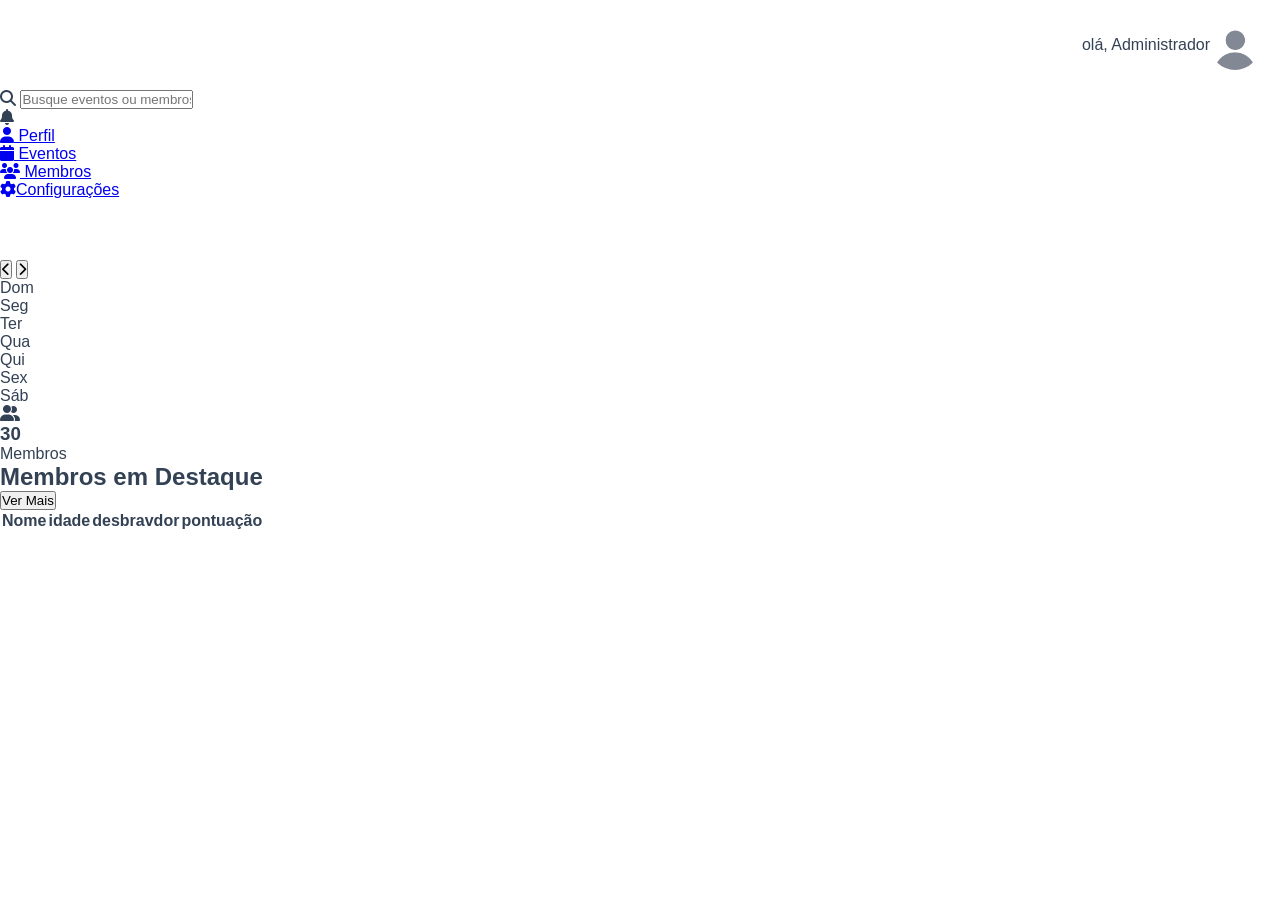
==== index.html @ 0ad8e2c9 "Initial commit: Tela principal com estilos vermelho e azul" ====
<!DOCTYPE html>
<html lang="pt-br">
<head>
    <meta charset="UTF-8">
    <meta name="viewport" content="width=device-width, initial-scale=1.0">
    <title>SGN</title>
     <!-- link css -->
    <link rel="stylesheet" href="style.css">
    <!-- icones-->
    <link rel="stylesheet" href="https://cdnjs.cloudflare.com/ajax/libs/font-awesome/6.4.0/css/all.min.css"> 
</head>
<body>
    <div class="info">
<span id="mgs-boasvindas">olá, Administrador</span>
<img src="img/user.jpg" alt="Foto do usuário" class="foto-usuario">
</div> 

<header>   
<div class="pesquisa">
    <i class="fas fa-search"></i>
    <input type="text" placeholder="Busque eventos ou membros...">
</div>
</header>

<div class="notifica" ></div>
<i class="fas fa-bell"></i>

<div class="menu"> 
    <ul> 
        <li><a href="#"><i class="fas fa-user"></i> Perfil</a></li>
        <li><a href="#"><i class="fas fa-calendar"></i> Eventos</a></li>
        <li><a href="#"><i class="fas fa-users"></i> Membros</a></li>
        <li><a href="#"><i class ="fas fa-cog"></i>Configurações</a></li>
    </ul>

</div>
<div class="sair">
    <nav>
        <ul> <li> <a href="#"><i class="fas fa-sign-out-alt"></i> Sair</a></li>
        </ul>
    </nav> 
</div>


<div class="recipiente-calendar">
<div class="calendar">
    <h2 id="Mes-do-ano"></h2>
    <button id="mes-anterior"><i class="fas fa-chevron-left"></i></button>
    <button id="mes-seguinte"><i class="fas fa-chevron-right"></i></button>
</div>
</div>
<div class="dias-a-seguir">
    <div class="nome-dia">Dom</div>
    <div class="nome-dia">Seg</div>
    <div class="nome-dia">Ter</div>
    <div class="nome-dia">Qua</div>
    <div class="nome-dia">Qui</div>
    <div class="nome-dia">Sex</div>
    <div class="nome-dia">Sáb</div>
</div>
<div id="dias-Calendario" class="dias-a-seguir"> </div>

<div class="Dashboard">
<div class="card"><i class="fas fa-user-friends"></i></div>
<h3>30</h3>
<p>Membros </p>
</div>

<div class="destaque">
<h2>Membros em Destaque</h2>
<button class="btn-ver-mais">Ver Mais</button>
</div>
<table>
    <thead>
        <tr>
            <th>Nome</th>
            <th>idade</th>
            <th>desbravdor</th>
            <th>pontuação</th>
        </tr>
    </thead>
    <tbody id="tabela-destaque">
    </tbody>
</table>


    <script src="script.js"></script>
</body>
</html>
---- style.css ----
:root {
    --primary-color: #ff0000; /* Vermelho */
    --secondary-color: #0000ff; /* Azul */
    --bg-color: linear-gradient(135deg, #ffcccc, #ccccff); /* Gradiente vermelho-azul claro */
    --background-color: #152f59;
    --text-main: #334155;
    --text-light: #94a3b8;
    --white: #ffffff;
}

* {
    margin: 0;
    padding: 0;
    box-sizing: border-box;
    font-family: 'Segoe UI', Tahoma, Geneva, Verdana, sans-serif;
}

body {
    background-color: var(--bg-color);
    color: var(--text-main);
}
.container {
    display: flex;
    height: 100vh;
}
nav ul {
    list-style: none;
    padding: 0;
}
nav ul li {
    margin: 20px 0;
}
nav ul li a {
    color: var(--white);
    text-decoration: none;
    font-size: 18px;
    display: flex;
    align-items: center;
}
nav ul li a i {
    margin-right: 10px;
}

.foto-usuario {
    width: 50px;
    height: 50px;
    border-radius: 50%;
}
.info {
    display: flex;
    align-items: center;
    justify-content: flex-end;
    padding: 20px;
    background-color: var(--sidebar-color);
}
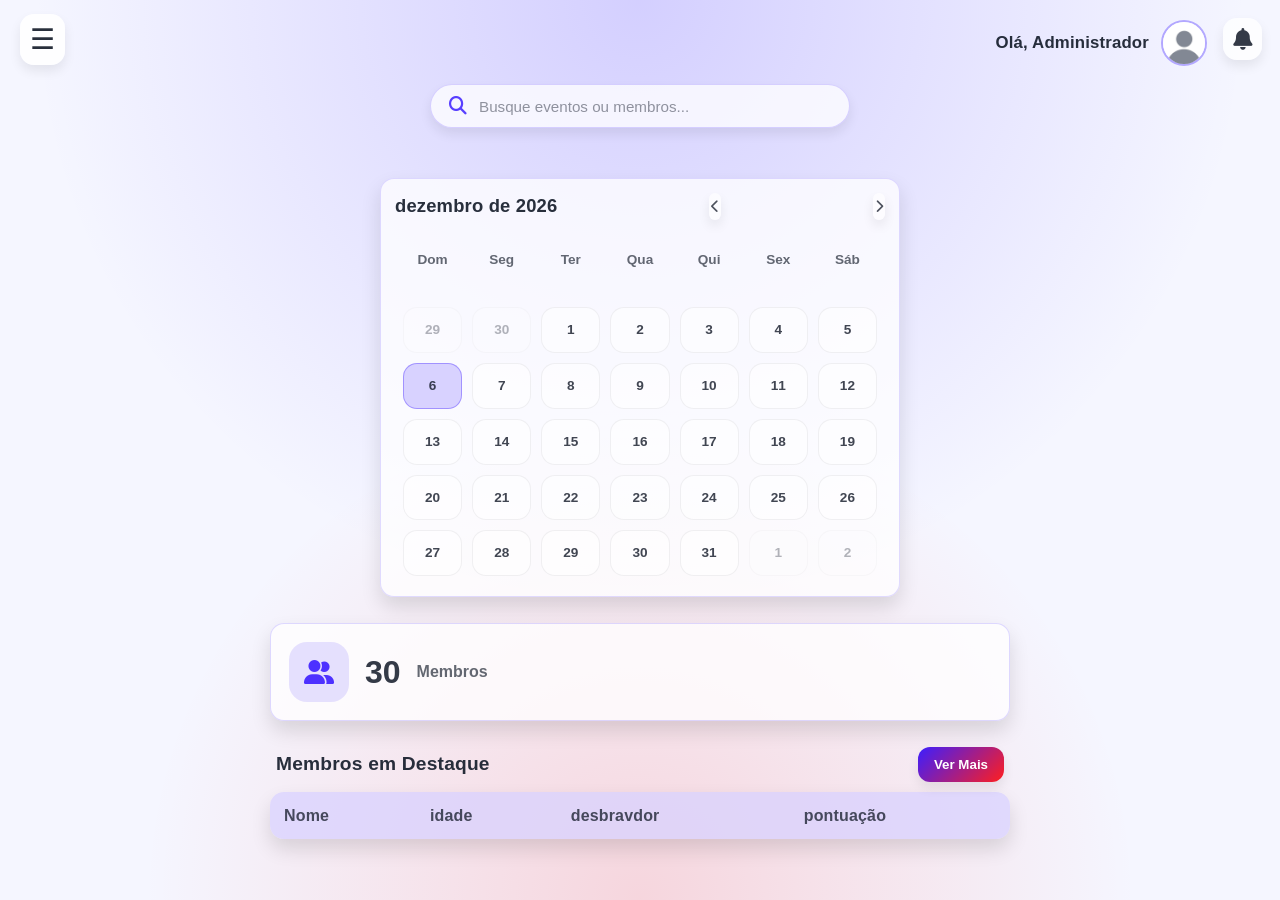
==== commit 104740b1: "Melhoria de layout e implementação de calendário em JavaScript" ====
--- a/index.html
+++ b/index.html
@@ -22,43 +22,43 @@
 </div>
 </header>
 
-<div class="notifica" ></div>
-<i class="fas fa-bell"></i>
+<div class="notifica" aria-label="Notificações">
+    <button class="btn-notifica" aria-label="Abrir notificações">
+        <i class="fas fa-bell" aria-hidden="true"></i>
+        <span class="sr-only">Notificações</span>
+    </button>
+</div>
 
-<div class="menu"> 
-    <ul> 
+<div class="menu">
+    <ul>
         <li><a href="#"><i class="fas fa-user"></i> Perfil</a></li>
         <li><a href="#"><i class="fas fa-calendar"></i> Eventos</a></li>
         <li><a href="#"><i class="fas fa-users"></i> Membros</a></li>
-        <li><a href="#"><i class ="fas fa-cog"></i>Configurações</a></li>
+        <li><a href="#"><i class="fas fa-cog"></i> Configurações</a></li>
+        <li><a href="#"><i class="fas fa-sign-out-alt"></i> Sair</a></li>
     </ul>
-
-</div>
-<div class="sair">
-    <nav>
-        <ul> <li> <a href="#"><i class="fas fa-sign-out-alt"></i> Sair</a></li>
-        </ul>
-    </nav> 
 </div>
 
+<main>
+    <section class="recipiente-calendar" aria-label="Calendário">
+        <div class="calendar">
+            <h2 id="mes-ano"></h2>
+            <button id="mes-anterior" aria-label="Mês anterior"><i class="fas fa-chevron-left" aria-hidden="true"></i></button>
+            <button id="mes-seguinte" aria-label="Próximo mês"><i class="fas fa-chevron-right" aria-hidden="true"></i></button>
+        </div>
 
-<div class="recipiente-calendar">
-<div class="calendar">
-    <h2 id="Mes-do-ano"></h2>
-    <button id="mes-anterior"><i class="fas fa-chevron-left"></i></button>
-    <button id="mes-seguinte"><i class="fas fa-chevron-right"></i></button>
-</div>
-</div>
-<div class="dias-a-seguir">
-    <div class="nome-dia">Dom</div>
-    <div class="nome-dia">Seg</div>
-    <div class="nome-dia">Ter</div>
-    <div class="nome-dia">Qua</div>
-    <div class="nome-dia">Qui</div>
-    <div class="nome-dia">Sex</div>
-    <div class="nome-dia">Sáb</div>
-</div>
-<div id="dias-Calendario" class="dias-a-seguir"> </div>
+        <div class="dias-a-seguir" aria-hidden="true">
+            <div class="nome-dia">Dom</div>
+            <div class="nome-dia">Seg</div>
+            <div class="nome-dia">Ter</div>
+            <div class="nome-dia">Qua</div>
+            <div class="nome-dia">Qui</div>
+            <div class="nome-dia">Sex</div>
+            <div class="nome-dia">Sáb</div>
+        </div>
+
+        <div id="dias-calendario" class="dias-a-seguir" aria-label="Dias do mês"></div>
+    </section>
 
 <div class="Dashboard">
 <div class="card"><i class="fas fa-user-friends"></i></div>
@@ -84,6 +84,8 @@
 </table>
 
 
+</main>
+
     <script src="script.js"></script>
 </body>
 </html>
--- a/style.css
+++ b/style.css
@@ -1,55 +1,462 @@
-:root {
-    --primary-color: #ff0000; /* Vermelho */
-    --secondary-color: #0000ff; /* Azul */
-    --bg-color: linear-gradient(135deg, #ffcccc, #ccccff); /* Gradiente vermelho-azul claro */
-    --background-color: #152f59;
-    --text-main: #334155;
-    --text-light: #94a3b8;
+:root{
+    --primary-color: #3c1eff;
+    --secondary-color: #ff1e1e;
+    --bg-gradient: linear-gradient(135deg,#1e3cff,#ff1e1e);
+    --bg: #f5f6ff;
+    --card: rgba(255,255,255,0.75);
+    --shadow: 0 10px 20px rgba(0,0,0,0.12);
+    --shadow-light: 0 6px 12px rgba(0,0,0,0.08);
     --white: #ffffff;
-}
-
-* {
+    --black: #111827;
+    --text: rgba(17,24,39,0.9);
+    --muted: rgba(17,24,39,0.65);
+    --radius: 14px;
+    --gap: 16px;
+}
+
+/* RESET */
+
+*{
     margin: 0;
     padding: 0;
     box-sizing: border-box;
     font-family: 'Segoe UI', Tahoma, Geneva, Verdana, sans-serif;
 }
 
-body {
-    background-color: var(--bg-color);
-    color: var(--text-main);
-}
-.container {
-    display: flex;
-    height: 100vh;
-}
-nav ul {
+html, body{
+    height: 100%;
+}
+
+body{
+    background: radial-gradient(circle at top, rgba(60,30,255,0.18), transparent 55%),
+                radial-gradient(circle at bottom, rgba(255,30,30,0.15), transparent 45%),
+                var(--bg);
+    color: var(--text);
+    min-height: 100vh;
+    line-height: 1.45;
+    padding: 0 18px 40px;
+}
+
+/* TOPO */
+
+.info{
+    display: flex;
+    align-items: center;
+    justify-content: right;
+    gap: 12px;
+    padding: 20px 10px 18px;
+    position: relative;
+    margin-right: 45px;
+    color: var(--text);
+}
+
+#mesagem-boasvindas,
+#mgs-boasvindas{
+    font-weight: 600;
+    font-size: 1.05rem;
+    text-transform: capitalize;
+    letter-spacing: 0.01em;
+}
+
+/* FOTO */
+
+.foto-usuario{
+    width: 46px;
+    height: 46px;
+    border-radius: 50%;
+    border: 2px solid rgba(60,30,255,0.35);
+    object-fit: cover;
+}
+
+/* NOTIFICAÇÃO */
+
+.notifica{
+    position: fixed;
+    top: 18px;
+    right: 18px;
+    z-index: 12;
+}
+
+.btn-notifica{
+    border: none;
+    background: rgba(255,255,255,0.75);
+    padding: 10px;
+    border-radius: 14px;
+    cursor: pointer;
+    box-shadow: var(--shadow-light);
+    display: grid;
+    place-items: center;
+    transition: transform 200ms ease, filter 200ms ease;
+}
+
+.btn-notifica:hover{
+    transform: translateY(-1px);
+    filter: brightness(1.05);
+}
+
+.btn-notifica .fa-bell{
+    font-size: 22px;
+    color: rgba(17,24,39,0.85);
+}
+
+.sr-only{
+    position: absolute;
+    width: 1px;
+    height: 1px;
+    padding: 0;
+    margin: -1px;
+    overflow: hidden;
+    clip: rect(0,0,0,0);
+    white-space: nowrap;
+    border: 0;
+}
+
+/* MENU */
+
+.menu{
+    position: fixed;
+    top: 20px;
+    left: 20px;
+    z-index: 10;
+}
+
+.menu::before{
+    content: "☰";
+    font-size: 28px;
+    cursor: pointer;
+    padding: 10px;
+    border-radius: 14px;
+    background: rgba(255,255,255,0.85);
+    box-shadow: var(--shadow-light);
+    transition: transform 200ms ease;
+}
+
+.menu:hover::before{
+    transform: translateY(-1px);
+}
+
+.menu ul{
     list-style: none;
-    padding: 0;
-}
-nav ul li {
-    margin: 20px 0;
-}
-nav ul li a {
-    color: var(--white);
+    background: rgba(0,0,0,0.55);
+    backdrop-filter: blur(12px);
+    padding: 18px 16px;
+    border-radius: 18px;
+    margin-top: 12px;
+    display: none;
+    width: max-content;
+}
+
+.menu:hover ul{
+    display: block;
+}
+
+.menu li{
+    margin: 12px 0;
+}
+
+.menu a{
     text-decoration: none;
+    color: rgba(255,255,255,0.92);
+    font-size: 16px;
+    font-weight: 600;
+    display: inline-flex;
+    align-items: center;
+    gap: 8px;
+    transition: color 150ms ease;
+}
+
+.menu a:hover{
+    color: rgba(255,255,255,1);
+}
+
+.menu i{
+    width: 18px;
+    text-align: center;
+}
+
+/* PESQUISA */
+
+header{
+    display: flex;
+    justify-content: center;
+    margin: 0 auto 18px;
+    max-width: 720px;
+}
+
+.pesquisa{
+    background: rgba(255,255,255,0.75);
+    padding: 12px 18px;
+    border-radius: 999px;
+    display: flex;
+    align-items: center;
+    gap: 12px;
+    width: min(100%, 420px);
+    box-shadow: var(--shadow-light);
+    border: 1px solid rgba(60,30,255,0.18);
+}
+
+.pesquisa i{
+    color: rgba(60,30,255,0.85);
     font-size: 18px;
+}
+
+.pesquisa input{
+    border: none;
+    outline: none;
+    width: 100%;
+    font-size: 0.95rem;
+    color: rgba(17,24,39,0.85);
+    background: transparent;
+}
+
+.pesquisa input::placeholder{
+    color: rgba(17,24,39,0.45);
+}
+
+/* CALENDÁRIO */
+
+.recipiente-calendar{
+    background: var(--card);
+    padding: 14px 14px 12px;
+    border-radius: var(--radius);
+    box-shadow: var(--shadow);
+    margin: 50px auto 26px;
+    max-width: 520px;
+    border: 1px solid rgba(60,30,255,0.15);
+}
+
+.calendar{
+    gap: 10px;
+}
+
+.calendar h2{
+    font-size: 1.05rem;
+}
+
+.calendar button{
+    padding: 8px 10px;
+}
+
+.dias-a-seguir{
+    gap: 8px;
+    padding: 6px;
+}
+
+.nome-dia{
+    padding: 8px 0;
+    font-size: 0.85rem;
+}
+
+.dia{
+    padding: 10px 8px;
+    font-size: 0.85rem;
+}
+
+.calendar{
+    display: flex;
+    justify-content: space-between;
+    align-items: bottom;
+    gap: 12px;
+    margin-bottom: 12px;
+}
+
+.calendar h2{
+    font-size: 1.15rem;
+    font-weight: 700;
+    letter-spacing: 0.01em;
+}
+
+.calendar button{
+    border: none;
+    background: rgba(255,255,255,0.6);
+    color: rgba(17,24,39,0.75);
+    padding: 1px 2px;
+    border-radius: 50px;
+    cursor: pointer;
+    box-shadow: var(--shadow-light);
+    transition: transform 180ms ease, background 180ms ease;
+}
+
+.calendar button:hover{
+    transform: translateY(-1px);
+    background: rgba(255,255,255,0.85);
+}
+
+.dias-a-seguir{
+    display: grid;
+    grid-template-columns: repeat(7, 1fr);
+    gap: 10px;
+    padding: 8px;
+}
+
+.nome-dia{
+    text-align: center;
+    font-weight: 600;
+    color: rgba(17,24,39,0.65);
+    padding: 10px 0;
+}
+
+#dias-calendario{
+    margin-top: 12px;
+    display: grid;
+    grid-template-columns: repeat(7, 1fr);
+    gap: 10px;
+}
+
+.dia{
+    padding: 12px 10px;
+    border-radius: 14px;
+    background: rgba(255,255,255,0.55);
+    text-align: center;
+    font-weight: 600;
+    color: rgba(17,24,39,0.8);
+    border: 1px solid rgba(17,24,39,0.06);
+    transition: transform 150ms ease, box-shadow 150ms ease;
+}
+
+.dia:hover{
+    transform: translateY(-1px);
+    box-shadow: 0 4px 10px rgba(0,0,0,0.08);
+}
+
+.dia.today{
+    background: rgba(60,30,255,0.18);
+    border-color: rgba(60,30,255,0.35);
+}
+
+.dia.outside-month{
+    opacity: 0.4;
+}
+
+/* DASHBOARD */
+
+.Dashboard{
     display: flex;
     align-items: center;
-}
-nav ul li a i {
-    margin-right: 10px;
-}
-
-.foto-usuario {
-    width: 50px;
-    height: 50px;
-    border-radius: 50%;
-}
-.info {
-    display: flex;
+    gap: 16px;
+    margin: 26px auto 12px;
+    max-width: 740px;
+    padding: 18px;
+    background: var(--card);
+    border-radius: var(--radius);
+    box-shadow: var(--shadow);
+    border: 1px solid rgba(60,30,255,0.16);
+}
+
+.Dashboard .card{
+    width: 60px;
+    height: 60px;
+    border-radius: 18px;
+    background: rgba(60,30,255,0.12);
+    display: grid;
+    place-items: center;
+    font-size: 24px;
+    color: rgba(60,30,255,0.9);
+}
+
+.Dashboard h3{
+    font-size: 2rem;
+    margin: 0;
+    color: rgba(17,24,39,0.85);
+}
+
+.Dashboard p{
+    margin: 0;
+    color: rgba(17,24,39,0.65);
+    font-weight: 600;
+}
+
+/* DESTAQUE */
+
+.destaque{
+    display: flex;
+    justify-content: space-between;
     align-items: center;
-    justify-content: flex-end;
-    padding: 20px;
-    background-color: var(--sidebar-color);
-}
+    margin: 26px auto 10px;
+    max-width: 740px;
+    padding: 0 6px;
+}
+
+.destaque h2{
+    font-size: 1.2rem;
+    letter-spacing: 0.01em;
+}
+
+.btn-ver-mais{
+    border: none;
+    background: linear-gradient(135deg, var(--primary-color), var(--secondary-color));
+    color: white;
+    font-weight: 600;
+    padding: 10px 16px;
+    border-radius: 12px;
+    cursor: pointer;
+    box-shadow: var(--shadow-light);
+    transition: transform 180ms ease, filter 180ms ease;
+}
+
+.btn-ver-mais:hover{
+    transform: translateY(-1px);
+    filter: brightness(1.05);
+}
+
+/* TABELA */
+
+table{
+    width: min(100%, 740px);
+    margin: 0 auto 40px;
+    border-collapse: collapse;
+    background: rgba(255,255,255,0.7);
+    border-radius: var(--radius);
+    overflow: hidden;
+    box-shadow: var(--shadow);
+}
+
+thead{
+    background: rgba(60,30,255,0.15);
+}
+
+th, td{
+    padding: 12px 14px;
+    text-align: left;
+}
+
+th{
+    font-weight: 700;
+    color: rgba(17,24,39,0.75);
+    letter-spacing: 0.01em;
+}
+
+tbody tr{
+    border-top: 1px solid rgba(17,24,39,0.08);
+}
+
+tbody tr:nth-child(even){
+    background: rgba(255,255,255,0.5);
+}
+
+@media (max-width: 700px) {
+    .menu{
+        top: 16px;
+        left: 16px;
+    }
+
+    header{
+        margin: 0 0 16px;
+    }
+
+    .Dashboard{
+        flex-direction: column;
+        align-items: flex-start;
+        gap: 10px;
+    }
+
+    .calendar{
+        flex-direction: column;
+        gap: 8px;
+        align-items: flex-start;
+    }
+
+    .dias-a-seguir{
+        grid-template-columns: repeat(7, minmax(0, 1fr));
+    }
+}
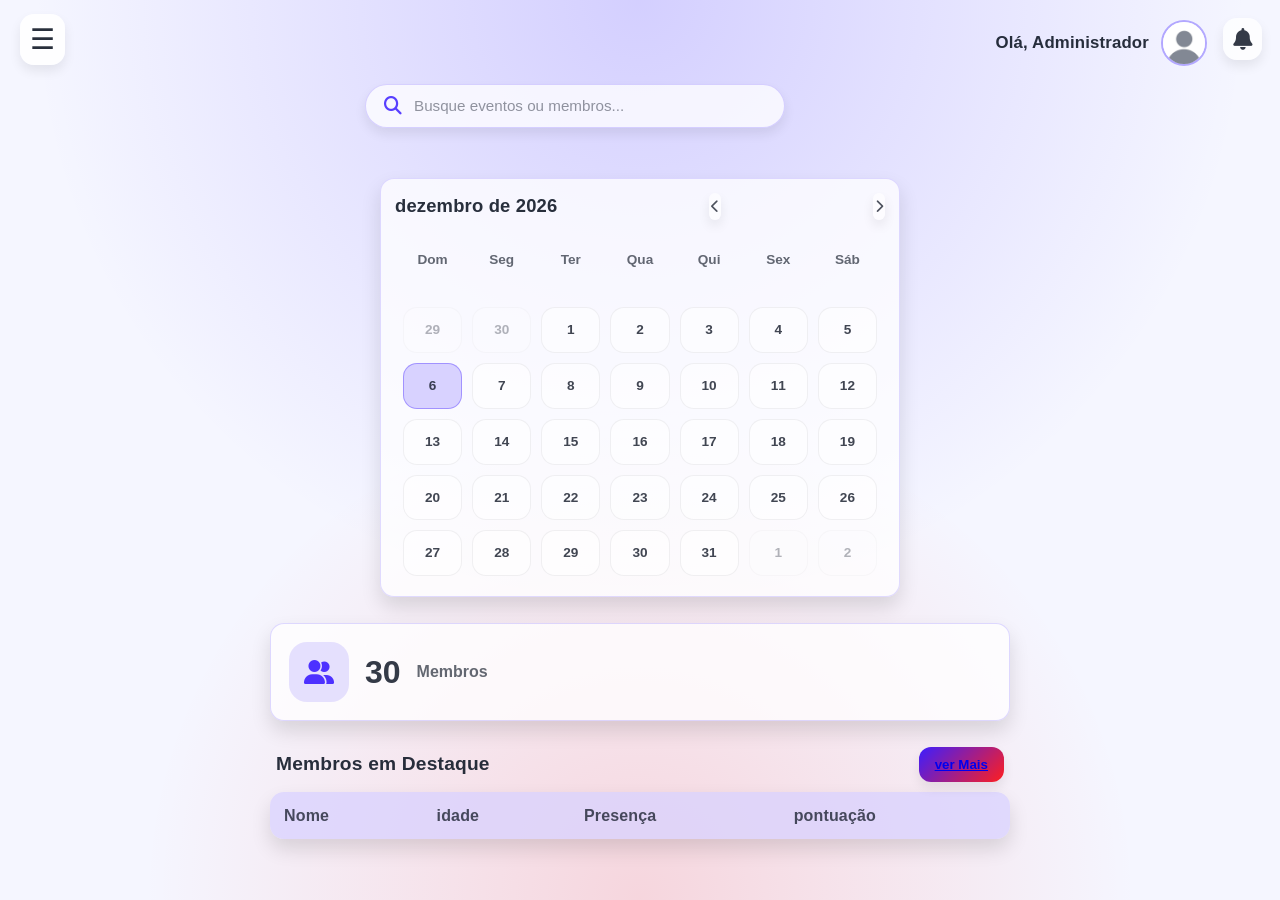
==== commit 0596f5cb: "primeiri commit" ====
--- a/index.html
+++ b/index.html
@@ -10,6 +10,8 @@
     <link rel="stylesheet" href="https://cdnjs.cloudflare.com/ajax/libs/font-awesome/6.4.0/css/all.min.css"> 
 </head>
 <body>
+
+
     <div class="info">
 <span id="mgs-boasvindas">olá, Administrador</span>
 <img src="img/user.jpg" alt="Foto do usuário" class="foto-usuario">
@@ -31,10 +33,10 @@
 
 <div class="menu">
     <ul>
-        <li><a href="#"><i class="fas fa-user"></i> Perfil</a></li>
-        <li><a href="#"><i class="fas fa-calendar"></i> Eventos</a></li>
-        <li><a href="#"><i class="fas fa-users"></i> Membros</a></li>
-        <li><a href="#"><i class="fas fa-cog"></i> Configurações</a></li>
+        <li><a href="perfil.html"><i class="fas fa-user"></i> Perfil</a></li>
+        <li><a href="eventos.html"><i class="fas fa-calendar"></i> Eventos</a></li>
+        <li><a href="membros.html"><i class="fas fa-users"></i> Membros</a></li>
+        <li><a href="configurações.html"><i class="fas fa-cog"></i> Configurações</a></li>
         <li><a href="#"><i class="fas fa-sign-out-alt"></i> Sair</a></li>
     </ul>
 </div>
@@ -68,14 +70,14 @@
 
 <div class="destaque">
 <h2>Membros em Destaque</h2>
-<button class="btn-ver-mais">Ver Mais</button>
+<button class="btn-ver-mais"><a href="membros.html">ver Mais</a></button>
 </div>
 <table>
     <thead>
         <tr>
             <th>Nome</th>
             <th>idade</th>
-            <th>desbravdor</th>
+            <th>Presença</th>
             <th>pontuação</th>
         </tr>
     </thead>
--- a/style.css
+++ b/style.css
@@ -61,6 +61,7 @@
 /* FOTO */
 
 .foto-usuario{
+    position: relative;
     width: 46px;
     height: 46px;
     border-radius: 50%;
@@ -178,9 +179,10 @@
 
 header{
     display: flex;
-    justify-content: center;
-    margin: 0 auto 18px;
-    max-width: 720px;
+    justify-content: start;
+    margin-left: 0px;
+    margin: 0 auto 15px;
+    max-width: 550px;
 }
 
 .pesquisa{
@@ -188,7 +190,7 @@
     padding: 12px 18px;
     border-radius: 999px;
     display: flex;
-    align-items: center;
+    align-items: start;
     gap: 12px;
     width: min(100%, 420px);
     box-shadow: var(--shadow-light);
@@ -459,4 +461,7 @@
     .dias-a-seguir{
         grid-template-columns: repeat(7, minmax(0, 1fr));
     }
-}
+
+    
+    
+}
